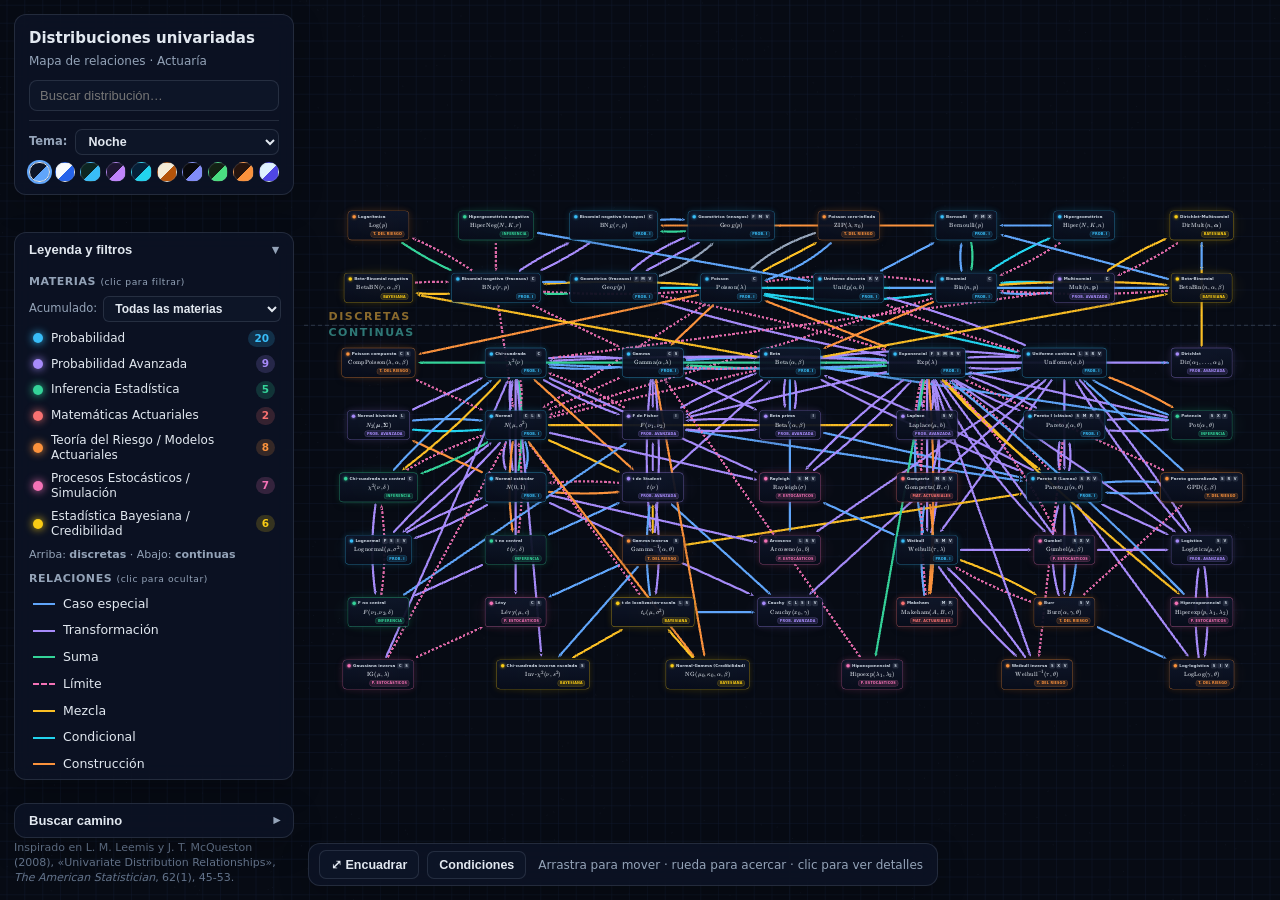
==== index.html @ 314130a1 "Mapa interactivo de distribuciones univariadas para Actuaría" ====
<!doctype html>
<html lang="es">
  <head>
    <meta charset="utf-8" />
    <meta name="viewport" content="width=device-width, initial-scale=1" />
    <title>Relaciones entre distribuciones univariadas</title>
    <meta name="description" content="Mapa interactivo de distribuciones de probabilidad univariadas y sus relaciones, en español, para la licenciatura en Actuaría." />
    <link rel="stylesheet" href="./vendor/katex/katex.min.css" />
    <link rel="stylesheet" href="./css/estilos.css?v=5" />
    <script type="importmap">
      {
        "imports": {
          "three": "./vendor/three/three.module.js",
          "three/addons/": "./vendor/three/addons/",
          "katex": "./vendor/katex/katex.mjs"
        }
      }
    </script>
    <script src="./vendor/elk/elk.bundled.js"></script>
  </head>
  <body>
    <div id="escena" aria-label="Mapa de relaciones entre distribuciones"></div>
    <div id="tooltip" class="tooltip" hidden></div>

    <header class="tarjeta" id="cabecera">
      <h1>Distribuciones univariadas</h1>
      <p class="subtitulo">Mapa de relaciones · Actuaría</p>
      <div class="buscador">
        <input id="buscar" type="search" placeholder="Buscar distribución…" autocomplete="off" aria-label="Buscar distribución" />
        <ul id="sugerencias" class="sugerencias" role="listbox" hidden></ul>
      </div>
      <div class="barra-temas">
        <div class="fila-selector-tema">
          <label for="tema-select" class="etq-tema">Tema:</label>
          <select id="tema-select" class="select-tema" aria-label="Seleccionar tema visual"></select>
        </div>
        <div id="temas" class="selector-temas" role="group" aria-label="Muestras de temas"></div>
      </div>
    </header>

    <aside class="tarjeta plegable" id="leyenda">
      <button class="plegar" aria-expanded="true">Leyenda y filtros</button>
      <div class="contenido">
        <h3>Materias <small>(clic para filtrar)</small></h3>
        <div class="fila-acumulado">
          <label for="materia-hasta">Acumulado:</label>
          <select id="materia-hasta" class="select-acumulado" aria-label="Filtrar materias acumuladas hasta un curso"></select>
        </div>
        <ul class="lista-leyenda" id="filtros-materia"></ul>
        <p class="nota-zonas">Arriba: <strong>discretas</strong> · Abajo: <strong>continuas</strong></p>
        <h3>Relaciones <small>(clic para ocultar)</small></h3>
        <ul class="lista-leyenda" id="filtros"></ul>
        <h3>Propiedades</h3>
        <ul class="lista-propiedades" id="lista-propiedades"></ul>
      </div>
    </aside>

    <aside class="tarjeta plegable plegado" id="camino">
      <button class="plegar" aria-expanded="false">Buscar camino</button>
      <div class="contenido">
        <p class="ayuda">¿Cómo se llega de una distribución a otra siguiendo las flechas?</p>
        <label>De <select id="camino-de"></select></label>
        <label>A <select id="camino-a"></select></label>
        <div class="fila-botones">
          <button id="camino-buscar" class="boton">Buscar</button>
          <button id="camino-limpiar" class="boton secundario">Limpiar</button>
        </div>
      </div>
    </aside>

    <div id="controles" class="tarjeta">
      <button id="btn-encuadrar" class="boton secundario" title="Ver todo el mapa">⤢ Encuadrar</button>
      <button id="btn-etiquetas" class="boton secundario" title="Mostrar u ocultar las condiciones sobre las flechas" aria-pressed="false">Condiciones</button>
      <span class="ayuda">Arrastra para mover · rueda para acercar · clic para ver detalles</span>
    </div>

    <a id="aviso-validacion" class="aviso-validacion" href="./validar.html" hidden></a>

    <aside id="panel" class="panel" aria-live="polite" hidden>
      <button id="panel-cerrar" class="panel-cerrar" aria-label="Cerrar panel">×</button>
      <div id="panel-contenido"></div>
    </aside>

    <footer id="credito">
      Inspirado en L. M. Leemis y J. T. McQueston (2008), «Univariate Distribution Relationships», <em>The American Statistician</em>, 62(1), 45-53.
    </footer>

    <script type="module" src="./src/main.js?v=5"></script>
  </body>
</html>
---- css/estilos.css ----
:root {
  --fondo: #070b14;
  --tarjeta: rgba(13, 20, 38, 0.84);
  --tarjeta-solida: #0d1426;
  --borde: rgba(148, 163, 184, 0.18);
  --texto: #e2e8f0;
  --texto-sec: #cbd5e1;
  --suave: #94a3b8;
  --discreta: #f5b942;
  --continua: #4fd1c5;
  --acento: #60a5fa;
  --nodo-bg: linear-gradient(180deg, rgba(15, 23, 42, 0.95), rgba(8, 13, 26, 0.95));
  --arista-bg: rgba(7, 11, 20, 0.92);
  --panel-bg: rgba(11, 17, 32, 0.94);
  --bloque-bg: rgba(15, 23, 42, 0.65);
  --input-bg: rgba(15, 23, 42, 0.85);
  --lienzo-2d: rgba(7, 11, 20, 0.7);
  color-scheme: dark;
}

* {
  box-sizing: border-box;
}

html,
body {
  margin: 0;
  height: 100%;
  overflow: hidden;
  background: var(--fondo);
  color: var(--texto);
  font: 14px/1.5 system-ui, -apple-system, 'Segoe UI', Roboto, sans-serif;
}

/* ── Escena y etiquetas sobre el mapa ─────────────────────────────── */
#escena {
  position: fixed;
  inset: 0;
}

.capa-etiquetas {
  position: absolute;
  inset: 0;
  pointer-events: none;
}

.nodo-ancla {
  pointer-events: none;
}

.nodo-tarjeta {
  --color-materia: var(--acento);
  pointer-events: auto;
  cursor: pointer;
  user-select: none;
  display: inline-flex;
  flex-direction: column;
  min-width: 172px;
  padding: 7px 12px 7px;
  border-radius: 11px;
  background: var(--nodo-bg);
  border: 1.5px solid color-mix(in srgb, var(--color-materia) 62%, transparent);
  color: var(--texto);
  box-shadow: 0 6px 20px rgba(0, 0, 0, 0.26), 0 0 18px color-mix(in srgb, var(--color-materia) 18%, transparent);
  transform: scale(var(--escala-mundo, 1));
  transform-origin: center center;
  transition: border-color 0.15s, box-shadow 0.15s, filter 0.15s;
}

.nodo-tarjeta.materia-oculta {
  pointer-events: none;
  filter: grayscale(0.85);
}

.nodo-tarjeta:hover {
  border-color: var(--color-materia);
  box-shadow: 0 8px 24px rgba(0, 0, 0, 0.32), 0 0 22px color-mix(in srgb, var(--color-materia) 35%, transparent);
}

.nodo-tarjeta.seleccionada {
  border-color: var(--color-materia);
  box-shadow: 0 0 0 2.5px var(--color-materia), 0 10px 28px rgba(0, 0, 0, 0.35);
}

.nt-arriba {
  display: flex;
  align-items: center;
  gap: 6px;
  margin-bottom: 3px;
}

.nt-nombre {
  font-size: 11.5px;
  font-weight: 600;
  color: var(--texto-sec);
  white-space: nowrap;
}

.nt-arriba .chips {
  margin-left: auto;
}

.nt-formula {
  font-size: 15px;
  font-weight: 600;
  color: var(--texto);
  text-align: center;
  white-space: nowrap;
  padding: 2px 0;
}

.nt-abajo {
  display: flex;
  justify-content: flex-end;
  margin-top: 2px;
}

.nt-materia {
  font-size: 9.5px;
  font-weight: 700;
  letter-spacing: 0.04em;
  text-transform: uppercase;
  padding: 1px 6px;
  border-radius: 999px;
  color: var(--color-materia);
  background: color-mix(in srgb, var(--color-materia) 15%, transparent);
  border: 1px solid color-mix(in srgb, var(--color-materia) 35%, transparent);
}

.etiqueta-zona {
  pointer-events: none;
  user-select: none;
  font-size: 11px;
  font-weight: 700;
  letter-spacing: 0.14em;
  opacity: 0.55;
}

.etiqueta-zona.discreta {
  color: var(--discreta);
}

.etiqueta-zona.continua {
  color: var(--continua);
}

.chips {
  display: inline-flex;
  gap: 2px;
}

.chip-prop {
  display: inline-flex;
  align-items: center;
  justify-content: center;
  min-width: 16px;
  height: 16px;
  padding: 0 4px;
  border-radius: 4px;
  background: rgba(148, 163, 184, 0.18);
  color: var(--texto-sec);
  font-size: 10px;
  font-weight: 700;
}

.chip-prop.grande {
  min-width: 22px;
  height: 22px;
  font-size: 12px;
}

.arista-etiqueta {
  pointer-events: auto;
  cursor: pointer;
  padding: 2px 7px;
  border-radius: 6px;
  background: var(--arista-bg);
  border: 1px solid color-mix(in srgb, var(--c, #60a5fa) 60%, transparent);
  color: var(--texto);
  font-size: 11.5px;
  white-space: nowrap;
  box-shadow: 0 2px 10px rgba(0, 0, 0, 0.25);
}

/* ── Tarjetas flotantes ───────────────────────────────────────────── */
.tarjeta {
  position: fixed;
  z-index: 10;
  background: var(--tarjeta);
  backdrop-filter: blur(12px);
  border: 1px solid var(--borde);
  border-radius: 12px;
  box-shadow: 0 10px 30px rgba(0, 0, 0, 0.22);
}

#cabecera {
  top: 14px;
  left: 14px;
  width: 280px;
  padding: 12px 14px;
}

#cabecera h1 {
  margin: 0;
  font-size: 15px;
  font-weight: 700;
}

.subtitulo {
  margin: 2px 0 10px;
  color: var(--suave);
  font-size: 12px;
}

.buscador {
  position: relative;
}

#buscar {
  width: 100%;
  padding: 7px 10px;
  border-radius: 8px;
  border: 1px solid var(--borde);
  background: var(--input-bg);
  color: var(--texto);
  font-size: 13px;
  outline: none;
}

#buscar:focus {
  border-color: var(--acento);
}

.sugerencias {
  position: absolute;
  top: calc(100% + 4px);
  left: 0;
  right: 0;
  margin: 0;
  padding: 4px;
  list-style: none;
  background: var(--tarjeta-solida);
  border: 1px solid var(--borde);
  border-radius: 8px;
  max-height: 220px;
  overflow-y: auto;
  z-index: 30;
}

.sugerencias li {
  display: flex;
  align-items: center;
  gap: 8px;
  padding: 6px 8px;
  border-radius: 6px;
  cursor: pointer;
  font-size: 13px;
}

.sugerencias li.activa,
.sugerencias li:hover {
  background: color-mix(in srgb, var(--acento) 18%, transparent);
}

.barra-temas {
  display: grid;
  gap: 7px;
  margin-top: 9px;
  padding-top: 8px;
  border-top: 1px solid var(--borde);
}

.fila-selector-tema {
  display: flex;
  align-items: center;
  gap: 8px;
}

.etq-tema {
  font-size: 11.5px;
  font-weight: 600;
  color: var(--suave);
}

.select-tema {
  flex: 1;
  padding: 4px 8px;
  border-radius: 7px;
  border: 1px solid var(--borde);
  background: var(--input-bg);
  color: var(--texto);
  font-size: 12.5px;
  font-weight: 600;
  cursor: pointer;
}

.selector-temas {
  display: grid;
  grid-template-columns: repeat(10, 1fr);
  gap: 5px;
}

.btn-tema {
  width: 100%;
  aspect-ratio: 1;
  border-radius: 50%;
  border: 1.5px solid var(--borde);
  cursor: pointer;
  padding: 0;
  transition: transform 0.15s, border-color 0.15s, box-shadow 0.15s;
}

.btn-tema:hover {
  transform: scale(1.15);
  border-color: var(--texto);
}

.btn-tema.activo {
  border-color: var(--texto);
  box-shadow: 0 0 0 2px var(--acento);
}

#leyenda {
  top: 232px;
  left: 14px;
  width: 280px;
  max-height: calc(100vh - 352px);
  overflow-y: auto;
}

#camino {
  bottom: 62px;
  left: 14px;
  width: 280px;
}

.plegable .plegar {
  width: 100%;
  padding: 9px 14px;
  border: 0;
  background: transparent;
  color: var(--texto);
  font-size: 13px;
  font-weight: 600;
  text-align: left;
  cursor: pointer;
  display: flex;
  justify-content: space-between;
  align-items: center;
}

.plegable .plegar::after {
  content: '▾';
  color: var(--suave);
  transition: transform 0.15s;
}

.plegable.plegado .plegar::after {
  transform: rotate(-90deg);
}

.plegable .contenido {
  padding: 0 14px 12px;
}

.plegable.plegado .contenido {
  display: none;
}

.contenido h3 {
  margin: 8px 0 5px;
  font-size: 11px;
  text-transform: uppercase;
  letter-spacing: 0.05em;
  color: var(--suave);
}

.contenido h3 small {
  text-transform: none;
  font-weight: 400;
}

.lista-leyenda,
.lista-propiedades {
  list-style: none;
  margin: 0;
  padding: 0;
  display: grid;
  gap: 4px;
  font-size: 12.5px;
}

.lista-leyenda li,
.lista-propiedades li {
  display: flex;
  align-items: center;
  gap: 8px;
}

.item-filtro {
  cursor: pointer;
  padding: 2px 4px;
  border-radius: 5px;
  user-select: none;
}

.item-filtro:hover {
  background: rgba(255, 255, 255, 0.05);
}

.item-filtro.inactivo {
  opacity: 0.35;
  text-decoration: line-through;
}

.punto {
  width: 10px;
  height: 10px;
  border-radius: 50%;
  display: inline-block;
  flex-shrink: 0;
}

.punto.discreta {
  background: var(--discreta);
  box-shadow: 0 0 8px var(--discreta);
}

.punto.continua {
  background: var(--continua);
  box-shadow: 0 0 8px var(--continua);
}

.punto.punto-materia {
  background: var(--color-materia, var(--acento));
  box-shadow: 0 0 8px var(--color-materia, var(--acento));
}

.fila-acumulado {
  display: flex;
  align-items: center;
  gap: 6px;
  margin-bottom: 6px;
}

.fila-acumulado label {
  font-size: 11.5px;
  color: var(--suave);
  white-space: nowrap;
}

.select-acumulado {
  flex: 1;
  padding: 4px 7px;
  border-radius: 6px;
  border: 1px solid var(--borde);
  background: var(--input-bg);
  color: var(--texto);
  font-size: 12px;
  font-weight: 600;
  cursor: pointer;
}

.item-materia .nombre-materia {
  flex: 1;
  font-size: 12px;
  line-height: 1.25;
}

.conteo-materia {
  font-size: 10.5px;
  font-weight: 700;
  font-variant-numeric: tabular-nums;
  padding: 1px 6px;
  border-radius: 999px;
  background: color-mix(in srgb, var(--color-materia) 18%, transparent);
  color: var(--color-materia);
}

.nota-zonas {
  margin: 6px 0 2px;
  font-size: 11px;
  color: var(--suave);
}

.sug-materia {
  margin-left: auto;
  font-size: 10px;
  font-weight: 700;
  padding: 1px 6px;
  border-radius: 999px;
  color: var(--color-materia);
  background: color-mix(in srgb, var(--color-materia) 16%, transparent);
}

.muestra-linea {
  width: 22px;
  height: 0;
  border-top: 2.5px solid var(--c);
  flex-shrink: 0;
}

.muestra-linea.punteado {
  border-top-style: dashed;
}

#camino label {
  display: grid;
  grid-template-columns: 24px 1fr;
  align-items: center;
  gap: 6px;
  margin-bottom: 6px;
  font-size: 12.5px;
  color: var(--suave);
}

#camino select {
  padding: 5px 8px;
  border-radius: 6px;
  border: 1px solid var(--borde);
  background: var(--input-bg);
  color: var(--texto);
  font-size: 12.5px;
}

.fila-botones {
  display: flex;
  gap: 6px;
  margin-top: 8px;
}

.boton {
  padding: 6px 11px;
  border-radius: 7px;
  border: 1px solid color-mix(in srgb, var(--acento) 45%, transparent);
  background: color-mix(in srgb, var(--acento) 20%, transparent);
  color: var(--texto);
  font-size: 12.5px;
  font-weight: 600;
  cursor: pointer;
}

.boton:hover {
  background: color-mix(in srgb, var(--acento) 32%, transparent);
}

.boton.secundario {
  border-color: var(--borde);
  background: var(--bloque-bg);
}

.boton.secundario.activo {
  border-color: var(--acento);
  color: var(--acento);
}

#controles {
  bottom: 14px;
  left: 308px;
  padding: 6px 10px;
  display: flex;
  align-items: center;
  gap: 8px;
}

.ayuda {
  color: var(--suave);
  font-size: 12px;
  margin: 0 0 8px;
}

#controles .ayuda {
  margin: 0 4px;
}

/* ── Tooltip y pie ────────────────────────────────────────────────── */
.tooltip {
  position: fixed;
  z-index: 25;
  pointer-events: none;
  padding: 8px 11px;
  border-radius: 9px;
  background: var(--arista-bg);
  border: 1px solid var(--borde);
  box-shadow: 0 8px 24px rgba(0, 0, 0, 0.3);
  font-size: 12.5px;
}

.tt-tipo {
  font-size: 11px;
  font-weight: 700;
  text-transform: uppercase;
  letter-spacing: 0.04em;
}

.tt-ruta {
  font-weight: 600;
  margin: 1px 0 4px;
}

#credito {
  position: fixed;
  bottom: 14px;
  left: 14px;
  z-index: 5;
  color: #64748b;
  font-size: 11px;
  max-width: 280px;
  line-height: 1.35;
}

.aviso-validacion {
  position: fixed;
  top: 14px;
  left: 310px;
  z-index: 20;
  padding: 6px 12px;
  border-radius: 8px;
  background: rgba(220, 38, 38, 0.25);
  border: 1px solid #f87171;
  color: #fecaca;
  font-size: 12.5px;
  text-decoration: none;
}

/* ── Panel lateral de detalle ─────────────────────────────────────── */
.panel {
  position: fixed;
  top: 14px;
  right: 14px;
  bottom: 14px;
  width: min(460px, calc(100vw - 28px));
  z-index: 20;
  background: var(--panel-bg);
  backdrop-filter: blur(16px);
  border: 1px solid var(--borde);
  border-radius: 14px;
  box-shadow: -10px 0 35px rgba(0, 0, 0, 0.25);
  overflow-y: auto;
  padding: 18px 20px 24px;
}

.panel-cerrar {
  position: sticky;
  top: 0;
  float: right;
  width: 30px;
  height: 30px;
  border-radius: 8px;
  border: 1px solid var(--borde);
  background: var(--bloque-bg);
  color: var(--texto);
  font-size: 18px;
  line-height: 1;
  cursor: pointer;
}

.ficha-cabecera h2 {
  margin: 6px 0 4px;
  font-size: 21px;
}

.fila-insignias {
  display: flex;
  flex-wrap: wrap;
  gap: 6px;
  align-items: center;
}

.insignia {
  display: inline-block;
  padding: 2px 9px;
  border-radius: 999px;
  font-size: 11px;
  font-weight: 700;
  text-transform: uppercase;
  letter-spacing: 0.05em;
  border: 1px solid transparent;
}

.insignia-materia {
  background: color-mix(in srgb, var(--color-materia) 18%, transparent);
  color: var(--color-materia);
  border-color: color-mix(in srgb, var(--color-materia) 45%, transparent);
}

.insignia.discreta {
  background: rgba(245, 185, 66, 0.16);
  color: var(--discreta);
  border-color: rgba(245, 185, 66, 0.4);
}

.insignia.continua {
  background: rgba(79, 209, 197, 0.16);
  color: var(--continua);
  border-color: rgba(79, 209, 197, 0.4);
}

.notacion {
  margin: 6px 0;
  overflow-x: auto;
}

.descripcion {
  margin: 6px 0 0;
  color: var(--texto-sec);
}

.bloque {
  margin-top: 16px;
  padding-top: 14px;
  border-top: 1px solid var(--borde);
}

.bloque h3 {
  margin: 0 0 8px;
  font-size: 13px;
  text-transform: uppercase;
  letter-spacing: 0.05em;
  color: var(--suave);
}

.pestanas {
  display: flex;
  gap: 6px;
  margin-bottom: 8px;
}

.pestana {
  padding: 5px 10px;
  border-radius: 7px;
  border: 1px solid var(--borde);
  background: transparent;
  color: var(--suave);
  font-size: 12px;
  font-weight: 600;
  cursor: pointer;
}

.pestana.activa {
  background: rgba(96, 165, 250, 0.18);
  border-color: rgba(96, 165, 250, 0.5);
  color: var(--texto);
}

.lienzo-2d {
  width: 100%;
  display: block;
  border-radius: 8px;
  background: var(--lienzo-2d);
}

.lectura-2d {
  min-height: 18px;
  text-align: right;
  font-size: 12px;
  color: var(--suave);
  font-variant-numeric: tabular-nums;
}

#lienzo-3d-caja canvas {
  width: 100% !important;
  border-radius: 8px;
  display: block;
}

.ayuda-3d {
  font-size: 11.5px;
  color: var(--suave);
  margin-bottom: 4px;
}

.controles-parametros {
  display: grid;
  gap: 8px;
  margin: 8px 0 10px;
}

.cabecera-param {
  display: flex;
  justify-content: space-between;
  font-size: 12.5px;
}

.cabecera-param small {
  color: var(--suave);
}

.cabecera-param output {
  font-variant-numeric: tabular-nums;
  font-weight: 600;
}

.control-param input[type='range'] {
  width: 100%;
  accent-color: var(--acento);
}

.metricas,
.rejilla-ab {
  display: grid;
  grid-template-columns: repeat(4, 1fr);
  gap: 6px;
  margin-top: 8px;
}

.rejilla-ab {
  grid-template-columns: repeat(3, 1fr);
}

.metricas > div,
.rejilla-ab > div {
  padding: 6px 8px;
  border-radius: 8px;
  background: var(--bloque-bg);
  border: 1px solid var(--borde);
  display: flex;
  flex-direction: column;
  gap: 2px;
}

.metricas span,
.rejilla-ab span {
  font-size: 11px;
  color: var(--suave);
}

.metricas strong {
  font-size: 13.5px;
  font-variant-numeric: tabular-nums;
}

.espacio-parametros {
  margin: 0 0 8px;
  font-size: 12.5px;
  color: var(--suave);
}

.tabla-formulas {
  margin: 0;
  display: grid;
  gap: 8px;
}

.fila-formula {
  padding: 8px 10px;
  border-radius: 8px;
  background: var(--bloque-bg);
  border: 1px solid var(--borde);
  overflow-x: auto;
}

.fila-formula dt {
  font-size: 11.5px;
  color: var(--suave);
  margin-bottom: 2px;
}

.fila-formula dd {
  margin: 0;
}

.fila-formula .katex-display {
  margin: 4px 0;
}

.lista-detalle-prop,
.lista-relaciones,
.lista-notas {
  list-style: none;
  margin: 0;
  padding: 0;
  display: grid;
  gap: 8px;
}

.lista-detalle-prop li,
.item-rel {
  padding: 9px 11px;
  border-radius: 8px;
  background: var(--bloque-bg);
  border: 1px solid var(--borde);
  overflow-x: auto;
}

.cabecera-prop,
.item-rel-arriba {
  display: flex;
  align-items: center;
  gap: 7px;
  flex-wrap: wrap;
}

.punto-rel {
  width: 8px;
  height: 8px;
  border-radius: 50%;
}

.enlace-nodo,
.etiqueta-tipo,
.pastilla-nodo {
  border: 0;
  background: transparent;
  color: var(--texto);
  font-weight: 600;
  font-size: 13px;
  cursor: pointer;
  padding: 0;
}

.enlace-nodo:hover {
  text-decoration: underline;
}

.etiqueta-tipo {
  margin-left: auto;
  font-size: 11.5px;
}

.item-rel-cond {
  margin: 4px 0;
}

.item-rel-exp {
  margin: 4px 0 0;
  font-size: 12.5px;
  color: var(--texto-sec);
}

.lista-notas {
  padding-left: 18px;
  list-style: disc;
  color: var(--texto-sec);
  font-size: 13px;
}

.ruta-nodos {
  display: flex;
  align-items: center;
  gap: 8px;
  margin-top: 8px;
  flex-wrap: wrap;
}

.pastilla-nodo {
  padding: 4px 11px;
  border-radius: 999px;
  border: 1px solid color-mix(in srgb, var(--color-materia, var(--acento)) 55%, transparent);
  background: var(--bloque-bg);
}

.paso-num {
  width: 20px;
  height: 20px;
  border-radius: 50%;
  background: rgba(96, 165, 250, 0.22);
  color: #93c5fd;
  font-size: 11.5px;
  font-weight: 700;
  display: inline-flex;
  align-items: center;
  justify-content: center;
}

/* ── Página de validación ─────────────────────────────────────────── */
body.pagina-validar {
  overflow: auto;
}

.contenedor-validar {
  max-width: 720px;
  margin: 40px auto;
  padding: 0 20px;
}

.contenedor-validar a {
  color: var(--acento);
}

.estado-val {
  padding: 12px 16px;
  border-radius: 10px;
  font-weight: 700;
}

.estado-val.ok {
  background: rgba(16, 185, 129, 0.18);
  border: 1px solid #34d399;
  color: #a7f3d0;
}

.estado-val.err {
  background: rgba(239, 68, 68, 0.18);
  border: 1px solid #f87171;
  color: #fecaca;
}

/* ── Móvil ────────────────────────────────────────────────────────── */
@media (max-width: 820px) {
  #leyenda,
  #camino,
  #credito,
  #controles .ayuda {
    display: none;
  }

  #cabecera {
    right: 14px;
    width: auto;
  }

  #controles {
    left: 14px;
  }

  .panel {
    top: auto;
    left: 0;
    right: 0;
    bottom: 0;
    width: 100%;
    max-height: 74vh;
    border-radius: 16px 16px 0 0;
  }
}
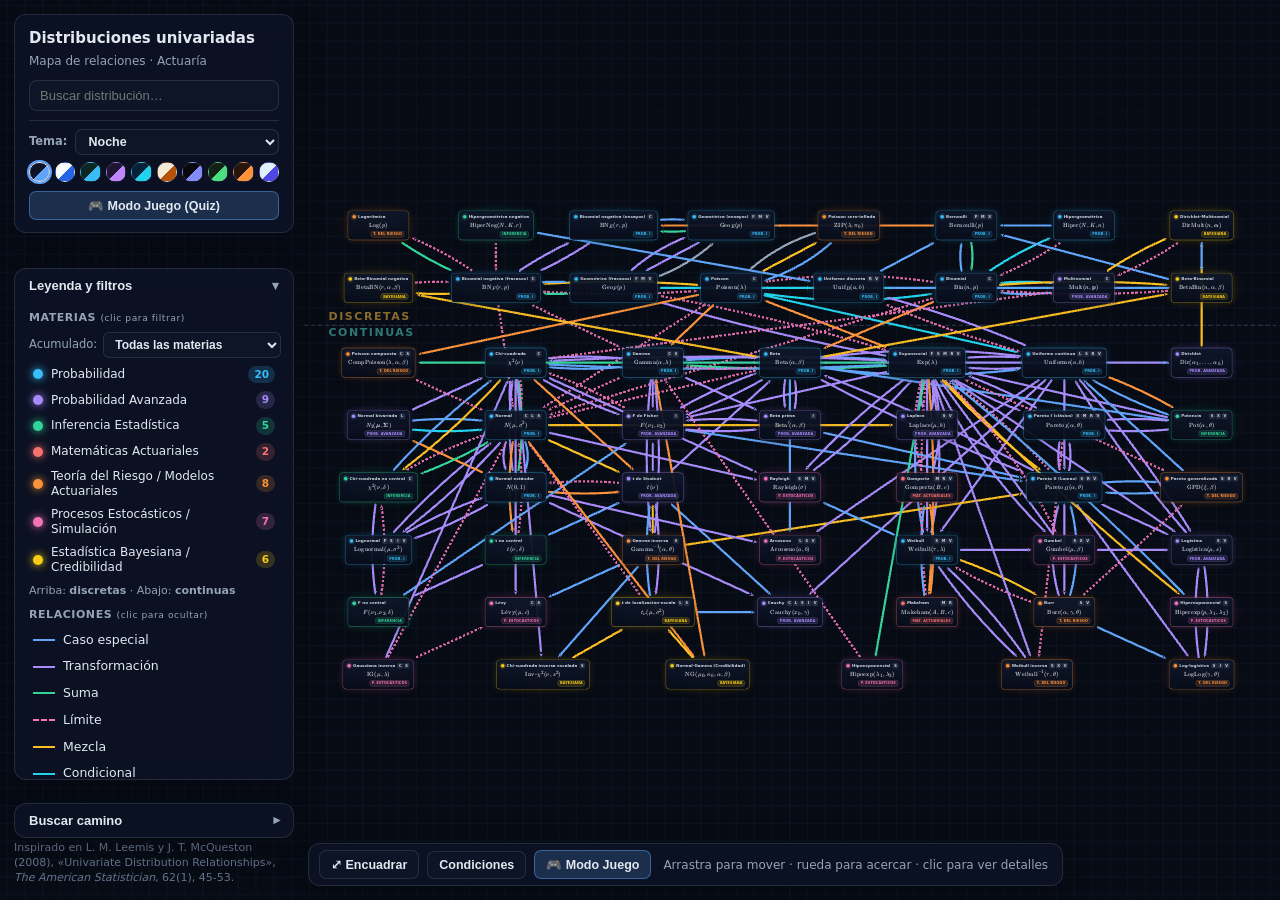
==== commit b76682d9: "Agrega Modo Juego (Quiz aleatorio por materias con límite de 1 error)" ====
--- a/index.html
+++ b/index.html
@@ -6,7 +6,7 @@
     <title>Relaciones entre distribuciones univariadas</title>
     <meta name="description" content="Mapa interactivo de distribuciones de probabilidad univariadas y sus relaciones, en español, para la licenciatura en Actuaría." />
     <link rel="stylesheet" href="./vendor/katex/katex.min.css" />
-    <link rel="stylesheet" href="./css/estilos.css?v=5" />
+    <link rel="stylesheet" href="./css/estilos.css?v=6" />
     <script type="importmap">
       {
         "imports": {
@@ -36,6 +36,7 @@
         </div>
         <div id="temas" class="selector-temas" role="group" aria-label="Muestras de temas"></div>
       </div>
+      <button id="btn-juego-cabecera" class="boton boton-juego-cabecera" type="button">🎮 Modo Juego (Quiz)</button>
     </header>
 
     <aside class="tarjeta plegable" id="leyenda">
@@ -71,8 +72,11 @@
     <div id="controles" class="tarjeta">
       <button id="btn-encuadrar" class="boton secundario" title="Ver todo el mapa">⤢ Encuadrar</button>
       <button id="btn-etiquetas" class="boton secundario" title="Mostrar u ocultar las condiciones sobre las flechas" aria-pressed="false">Condiciones</button>
+      <button id="btn-juego" class="boton" title="Abrir quiz de opción múltiple">🎮 Modo Juego</button>
       <span class="ayuda">Arrastra para mover · rueda para acercar · clic para ver detalles</span>
     </div>
+
+    <div id="modal-juego" class="modal-juego" hidden></div>
 
     <a id="aviso-validacion" class="aviso-validacion" href="./validar.html" hidden></a>
 
@@ -85,6 +89,6 @@
       Inspirado en L. M. Leemis y J. T. McQueston (2008), «Univariate Distribution Relationships», <em>The American Statistician</em>, 62(1), 45-53.
     </footer>
 
-    <script type="module" src="./src/main.js?v=5"></script>
+    <script type="module" src="./src/main.js?v=6"></script>
   </body>
 </html>
--- a/css/estilos.css
+++ b/css/estilos.css
@@ -320,11 +320,18 @@
   box-shadow: 0 0 0 2px var(--acento);
 }
 
+.boton-juego-cabecera {
+  width: 100%;
+  margin-top: 9px;
+  padding: 7px 10px;
+  font-size: 13px;
+}
+
 #leyenda {
-  top: 232px;
+  top: 268px;
   left: 14px;
   width: 280px;
-  max-height: calc(100vh - 352px);
+  max-height: calc(100vh - 388px);
   overflow-y: auto;
 }
 
@@ -996,6 +1003,359 @@
   color: #fecaca;
 }
 
+/* ── Modo Juego (Quiz) ────────────────────────────────────────────── */
+.modal-juego {
+  position: fixed;
+  inset: 0;
+  z-index: 40;
+  background: rgba(3, 7, 18, 0.72);
+  backdrop-filter: blur(8px);
+  display: flex;
+  align-items: center;
+  justify-content: center;
+  padding: 18px;
+}
+
+.modal-juego[hidden] {
+  display: none;
+}
+
+.juego-caja {
+  position: relative;
+  width: min(680px, 100%);
+  max-height: calc(100vh - 36px);
+  overflow-y: auto;
+  padding: 20px 24px 22px;
+  background: var(--panel-bg);
+}
+
+.juego-cabecera {
+  display: flex;
+  justify-content: space-between;
+  align-items: flex-start;
+  gap: 12px;
+}
+
+.juego-cabecera h2 {
+  margin: 6px 0 4px;
+  font-size: 20px;
+}
+
+.juego-intro {
+  margin: 8px 0 12px;
+  color: var(--texto-sec);
+  font-size: 13.5px;
+}
+
+.juego-record-barra {
+  display: grid;
+  grid-template-columns: repeat(3, 1fr);
+  gap: 8px;
+  margin: 10px 0 14px;
+}
+
+.juego-record-barra > div {
+  padding: 8px 11px;
+  border-radius: 9px;
+  background: var(--bloque-bg);
+  border: 1px solid var(--borde);
+  display: flex;
+  flex-direction: column;
+  gap: 2px;
+}
+
+.juego-record-barra span {
+  font-size: 11px;
+  color: var(--suave);
+}
+
+.juego-record-barra strong {
+  font-size: 14px;
+}
+
+.juego-materias-arriba {
+  display: flex;
+  justify-content: space-between;
+  align-items: center;
+  gap: 8px;
+  margin-bottom: 8px;
+}
+
+.juego-materias-arriba h3 {
+  margin: 0;
+  font-size: 12px;
+  text-transform: uppercase;
+  letter-spacing: 0.05em;
+  color: var(--suave);
+}
+
+.juego-acciones-mat {
+  display: flex;
+  gap: 6px;
+}
+
+.btn-mini {
+  padding: 4px 9px;
+  font-size: 11.5px;
+}
+
+.juego-rejilla-materias {
+  display: grid;
+  grid-template-columns: repeat(auto-fill, minmax(200px, 1fr));
+  gap: 7px;
+}
+
+.chip-juego-materia {
+  display: flex;
+  align-items: center;
+  gap: 8px;
+  padding: 8px 11px;
+  border-radius: 9px;
+  border: 1.5px solid var(--borde);
+  background: var(--bloque-bg);
+  color: var(--texto);
+  cursor: pointer;
+  text-align: left;
+  font-size: 12.5px;
+  opacity: 0.42;
+  transition: opacity 0.15s, border-color 0.15s, background 0.15s;
+}
+
+.chip-juego-materia.activa {
+  opacity: 1;
+  border-color: color-mix(in srgb, var(--color-materia) 65%, transparent);
+  background: color-mix(in srgb, var(--color-materia) 12%, var(--bloque-bg));
+}
+
+.cjm-nombre {
+  flex: 1;
+  font-weight: 600;
+}
+
+.cjm-conteo {
+  font-size: 11px;
+  font-weight: 700;
+  padding: 1px 6px;
+  border-radius: 999px;
+  color: var(--color-materia);
+  background: color-mix(in srgb, var(--color-materia) 18%, transparent);
+}
+
+.juego-pie {
+  display: flex;
+  justify-content: flex-end;
+  align-items: center;
+  gap: 10px;
+  margin-top: 16px;
+  padding-top: 12px;
+  border-top: 1px solid var(--borde);
+}
+
+.juego-aviso {
+  color: #f87171;
+  font-size: 12.5px;
+  margin-right: auto;
+}
+
+.boton-jugar-grande {
+  padding: 9px 18px;
+  font-size: 14px;
+}
+
+.juego-barra-estado {
+  display: flex;
+  align-items: center;
+  gap: 10px;
+  padding-bottom: 11px;
+  margin-bottom: 12px;
+  border-bottom: 1px solid var(--borde);
+  flex-wrap: wrap;
+}
+
+.jbe-item {
+  display: flex;
+  flex-direction: column;
+  padding: 4px 10px;
+  border-radius: 8px;
+  background: var(--bloque-bg);
+  border: 1px solid var(--borde);
+}
+
+.jbe-item span {
+  font-size: 10.5px;
+  color: var(--suave);
+}
+
+.jbe-item strong {
+  font-size: 13.5px;
+}
+
+#juego-cambiar-mat {
+  margin-left: auto;
+}
+
+.juego-meta-pregunta {
+  display: flex;
+  gap: 6px;
+  flex-wrap: wrap;
+  margin-bottom: 8px;
+}
+
+.juego-enunciado {
+  font-size: 15.5px;
+  line-height: 1.5;
+  margin: 6px 0 12px;
+}
+
+.juego-formula-destacada {
+  padding: 10px 14px;
+  margin-bottom: 12px;
+  border-radius: 10px;
+  background: var(--bloque-bg);
+  border: 1px solid var(--borde);
+  overflow-x: auto;
+  text-align: center;
+}
+
+.juego-opciones {
+  display: grid;
+  gap: 8px;
+}
+
+.juego-opcion {
+  display: flex;
+  align-items: center;
+  gap: 12px;
+  width: 100%;
+  padding: 11px 14px;
+  border-radius: 10px;
+  border: 1.5px solid var(--borde);
+  background: var(--bloque-bg);
+  color: var(--texto);
+  font-size: 14px;
+  text-align: left;
+  cursor: pointer;
+  overflow-x: auto;
+  transition: border-color 0.15s, background 0.15s;
+}
+
+.juego-opcion:hover:not(:disabled) {
+  border-color: var(--acento);
+  background: color-mix(in srgb, var(--acento) 12%, var(--bloque-bg));
+}
+
+.juego-opcion.correcta {
+  border-color: #34d399;
+  background: rgba(16, 185, 129, 0.18);
+}
+
+.juego-opcion.incorrecta {
+  border-color: #f87171;
+  background: rgba(239, 68, 68, 0.18);
+}
+
+.jo-letra {
+  width: 26px;
+  height: 26px;
+  border-radius: 7px;
+  background: rgba(148, 163, 184, 0.18);
+  color: var(--texto);
+  font-weight: 700;
+  font-size: 12.5px;
+  display: inline-flex;
+  align-items: center;
+  justify-content: center;
+  flex-shrink: 0;
+}
+
+.jo-contenido {
+  flex: 1;
+}
+
+.juego-retro {
+  margin-top: 14px;
+  padding: 12px 14px;
+  border-radius: 10px;
+  border: 1px solid var(--borde);
+}
+
+.juego-retro.ok {
+  background: rgba(16, 185, 129, 0.12);
+  border-color: rgba(52, 211, 153, 0.45);
+}
+
+.juego-retro.err {
+  background: rgba(239, 68, 68, 0.12);
+  border-color: rgba(248, 113, 113, 0.45);
+}
+
+.jr-titulo {
+  font-weight: 700;
+  font-size: 14px;
+  margin-bottom: 4px;
+}
+
+.jr-exp {
+  margin: 4px 0 10px;
+  color: var(--texto-sec);
+  font-size: 13px;
+}
+
+.jr-acciones {
+  display: flex;
+  justify-content: flex-end;
+  gap: 8px;
+}
+
+.juego-subtitulo-repaso {
+  margin: 12px 0 8px;
+  font-size: 12px;
+  text-transform: uppercase;
+  letter-spacing: 0.05em;
+  color: var(--suave);
+}
+
+.juego-lista-repaso {
+  list-style: none;
+  margin: 0;
+  padding: 0;
+  display: grid;
+  gap: 7px;
+  max-height: 260px;
+  overflow-y: auto;
+}
+
+.juego-lista-repaso li {
+  display: flex;
+  align-items: center;
+  gap: 10px;
+  padding: 8px 11px;
+  border-radius: 9px;
+  background: var(--bloque-bg);
+  border: 1px solid var(--borde);
+  font-size: 12.5px;
+}
+
+.repaso-ok .repaso-icono {
+  color: #34d399;
+  font-weight: 700;
+}
+
+.repaso-err .repaso-icono {
+  color: #f87171;
+  font-weight: 700;
+}
+
+.repaso-cuerpo {
+  flex: 1;
+  overflow-x: auto;
+}
+
+.repaso-resp {
+  margin-top: 2px;
+  color: var(--texto-sec);
+}
+
 /* ── Móvil ────────────────────────────────────────────────────────── */
 @media (max-width: 820px) {
   #leyenda,
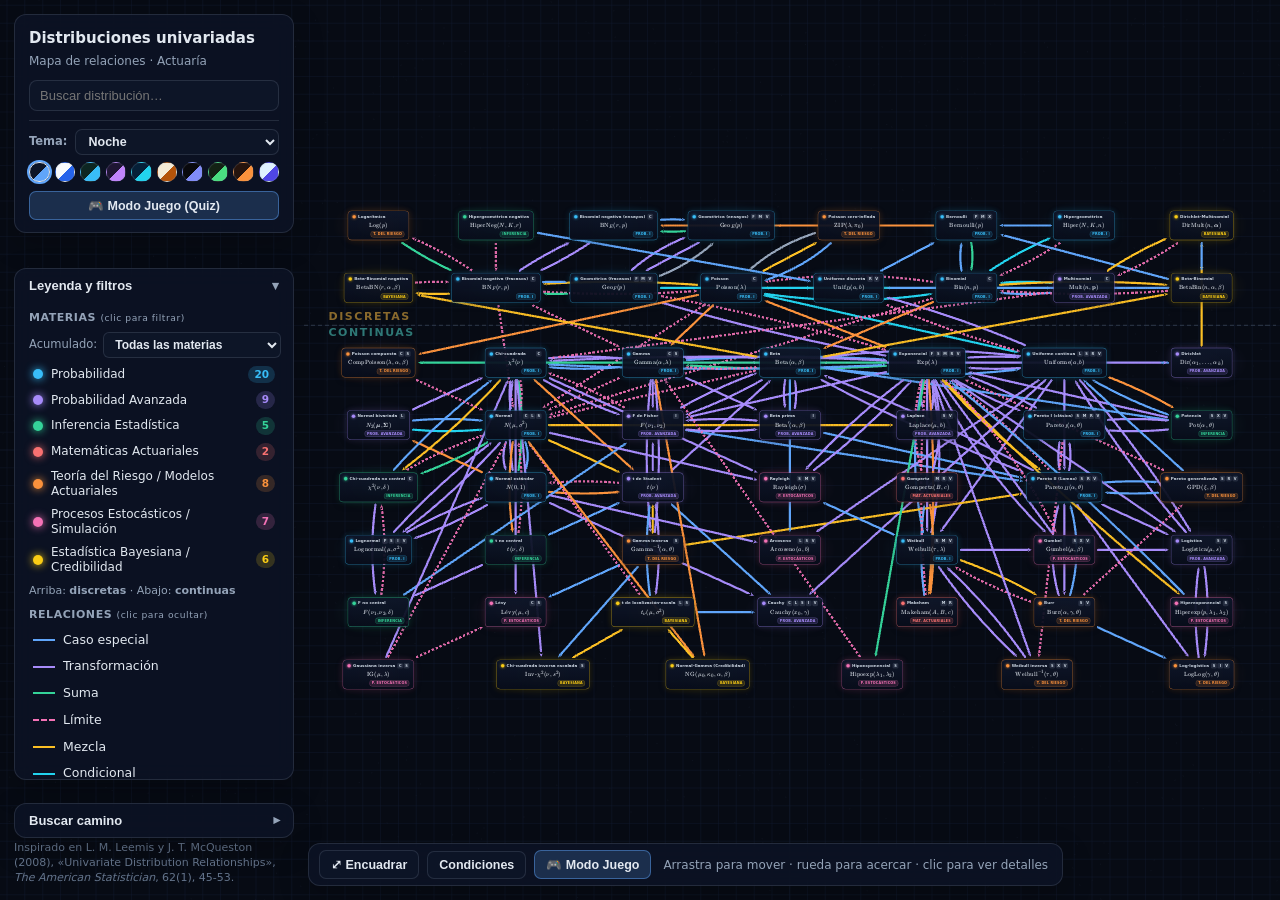
==== commit 5bf4fcc7: "Corrige renderizado de fórmulas KaTeX en la explicación del Modo Juego" ====
--- a/index.html
+++ b/index.html
@@ -89,6 +89,6 @@
       Inspirado en L. M. Leemis y J. T. McQueston (2008), «Univariate Distribution Relationships», <em>The American Statistician</em>, 62(1), 45-53.
     </footer>
 
-    <script type="module" src="./src/main.js?v=6"></script>
+    <script type="module" src="./src/main.js?v=7"></script>
   </body>
 </html>
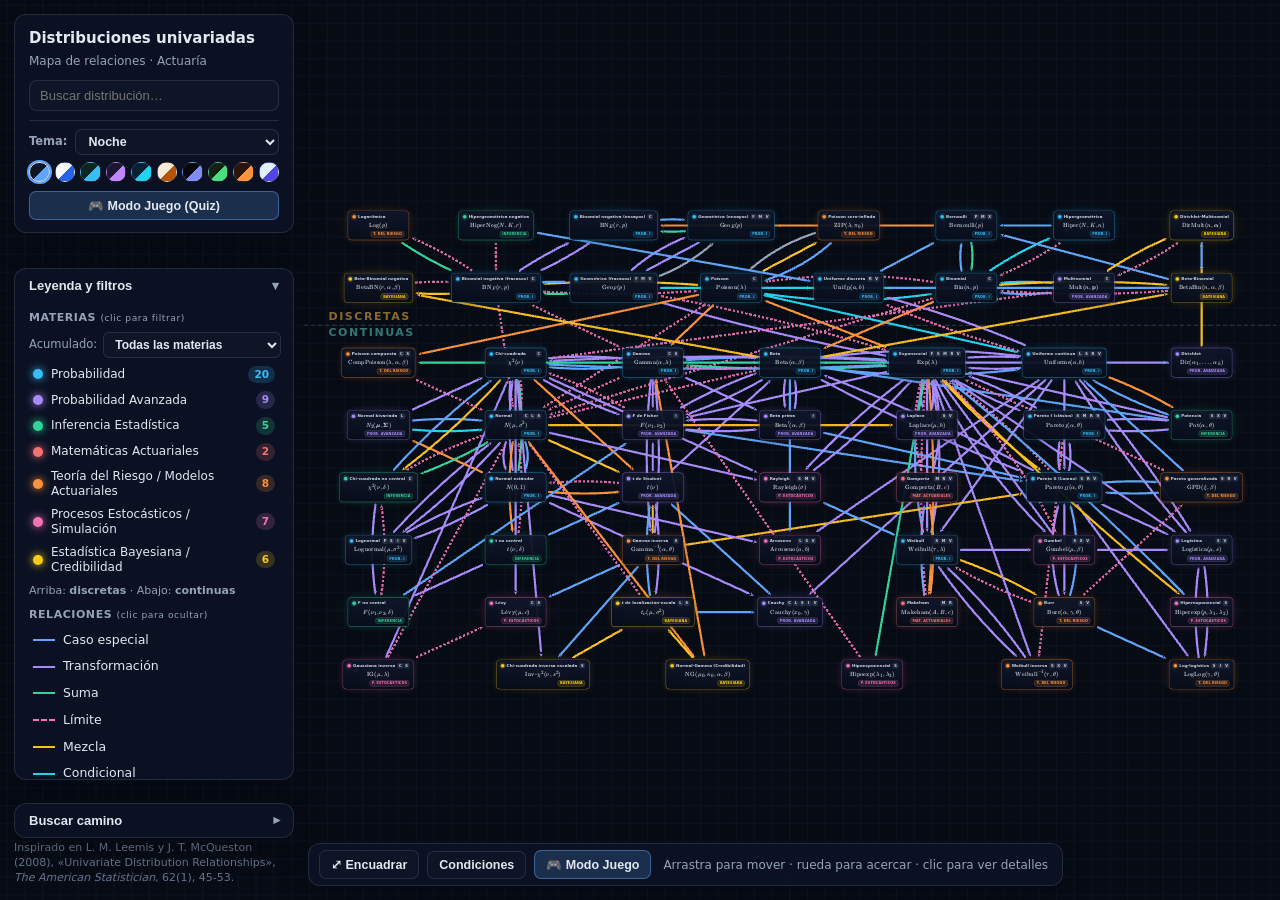
==== commit b4e6c78a: "Agrega selector de modo (Sin relaciones / Relaciones / Mixto) y preguntas de FDA/supervivencia al Qu" ====
--- a/index.html
+++ b/index.html
@@ -6,7 +6,7 @@
     <title>Relaciones entre distribuciones univariadas</title>
     <meta name="description" content="Mapa interactivo de distribuciones de probabilidad univariadas y sus relaciones, en español, para la licenciatura en Actuaría." />
     <link rel="stylesheet" href="./vendor/katex/katex.min.css" />
-    <link rel="stylesheet" href="./css/estilos.css?v=6" />
+    <link rel="stylesheet" href="./css/estilos.css?v=8" />
     <script type="importmap">
       {
         "imports": {
@@ -89,6 +89,6 @@
       Inspirado en L. M. Leemis y J. T. McQueston (2008), «Univariate Distribution Relationships», <em>The American Statistician</em>, 62(1), 45-53.
     </footer>
 
-    <script type="module" src="./src/main.js?v=7"></script>
+    <script type="module" src="./src/main.js?v=8"></script>
   </body>
 </html>
--- a/css/estilos.css
+++ b/css/estilos.css
@@ -1073,6 +1073,54 @@
   font-size: 14px;
 }
 
+.juego-seccion-modo {
+  margin-bottom: 14px;
+}
+
+.juego-seccion-modo h3 {
+  margin: 0 0 7px;
+  font-size: 12px;
+  text-transform: uppercase;
+  letter-spacing: 0.05em;
+  color: var(--suave);
+}
+
+.juego-modos {
+  display: grid;
+  grid-template-columns: repeat(3, 1fr);
+  gap: 8px;
+}
+
+.chip-modo-juego {
+  display: flex;
+  flex-direction: column;
+  gap: 3px;
+  padding: 9px 11px;
+  border-radius: 9px;
+  border: 1.5px solid var(--borde);
+  background: var(--bloque-bg);
+  color: var(--texto);
+  text-align: left;
+  cursor: pointer;
+  transition: border-color 0.15s, background 0.15s;
+}
+
+.chip-modo-juego strong {
+  font-size: 13px;
+}
+
+.chip-modo-juego small {
+  font-size: 11px;
+  color: var(--suave);
+  line-height: 1.3;
+}
+
+.chip-modo-juego.activo {
+  border-color: var(--acento);
+  background: color-mix(in srgb, var(--acento) 16%, var(--bloque-bg));
+  box-shadow: 0 0 0 1px var(--acento);
+}
+
 .juego-materias-arriba {
   display: flex;
   justify-content: space-between;
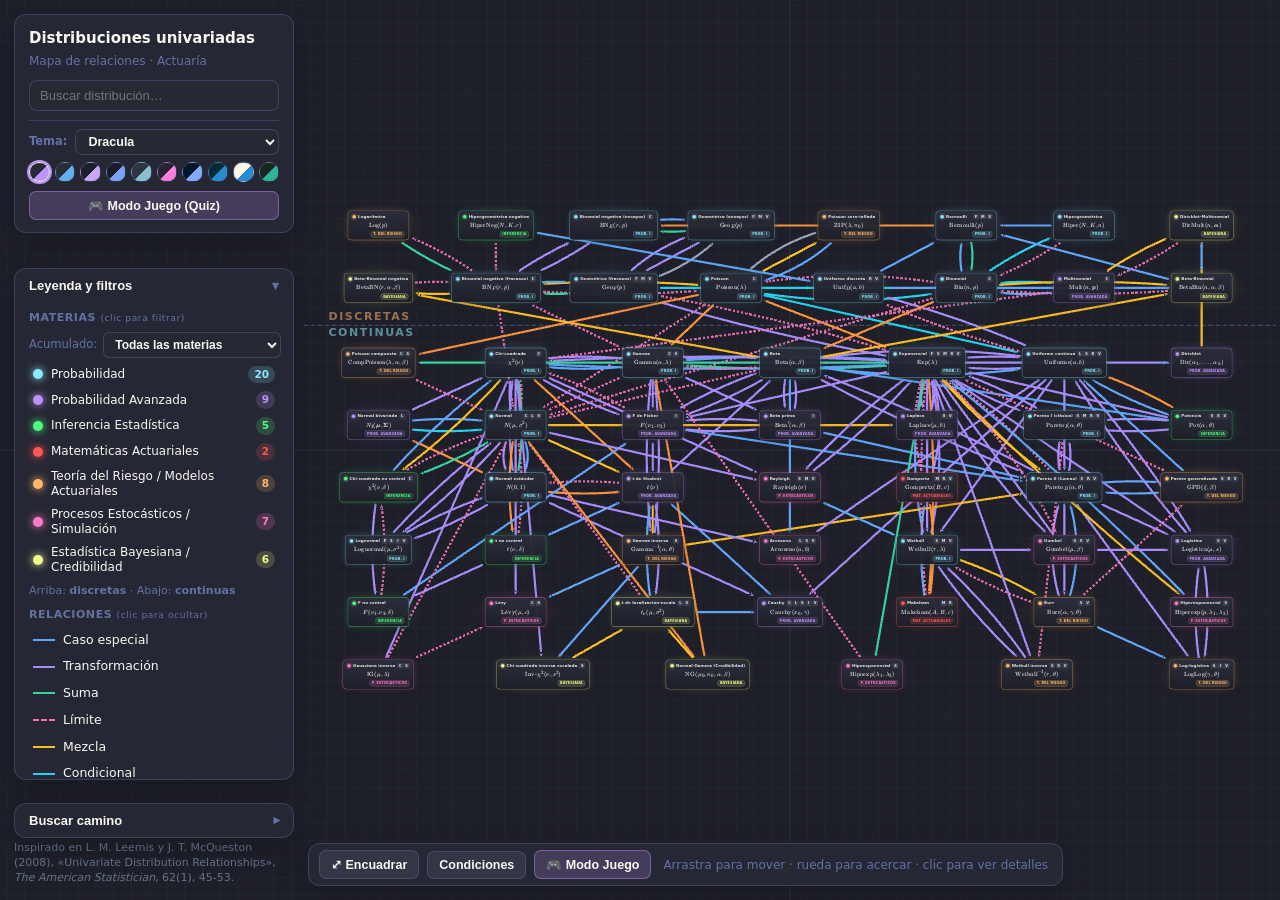
==== commit 47dc79fa: "Actualiza los 10 temas visuales a Dracula, One Dark, Catppuccin, Tokyo Night, Nord, Synthwave 84, Ni" ====
--- a/index.html
+++ b/index.html
@@ -6,7 +6,7 @@
     <title>Relaciones entre distribuciones univariadas</title>
     <meta name="description" content="Mapa interactivo de distribuciones de probabilidad univariadas y sus relaciones, en español, para la licenciatura en Actuaría." />
     <link rel="stylesheet" href="./vendor/katex/katex.min.css" />
-    <link rel="stylesheet" href="./css/estilos.css?v=8" />
+    <link rel="stylesheet" href="./css/estilos.css?v=9" />
     <script type="importmap">
       {
         "imports": {
@@ -89,6 +89,6 @@
       Inspirado en L. M. Leemis y J. T. McQueston (2008), «Univariate Distribution Relationships», <em>The American Statistician</em>, 62(1), 45-53.
     </footer>
 
-    <script type="module" src="./src/main.js?v=8"></script>
+    <script type="module" src="./src/main.js?v=9"></script>
   </body>
 </html>
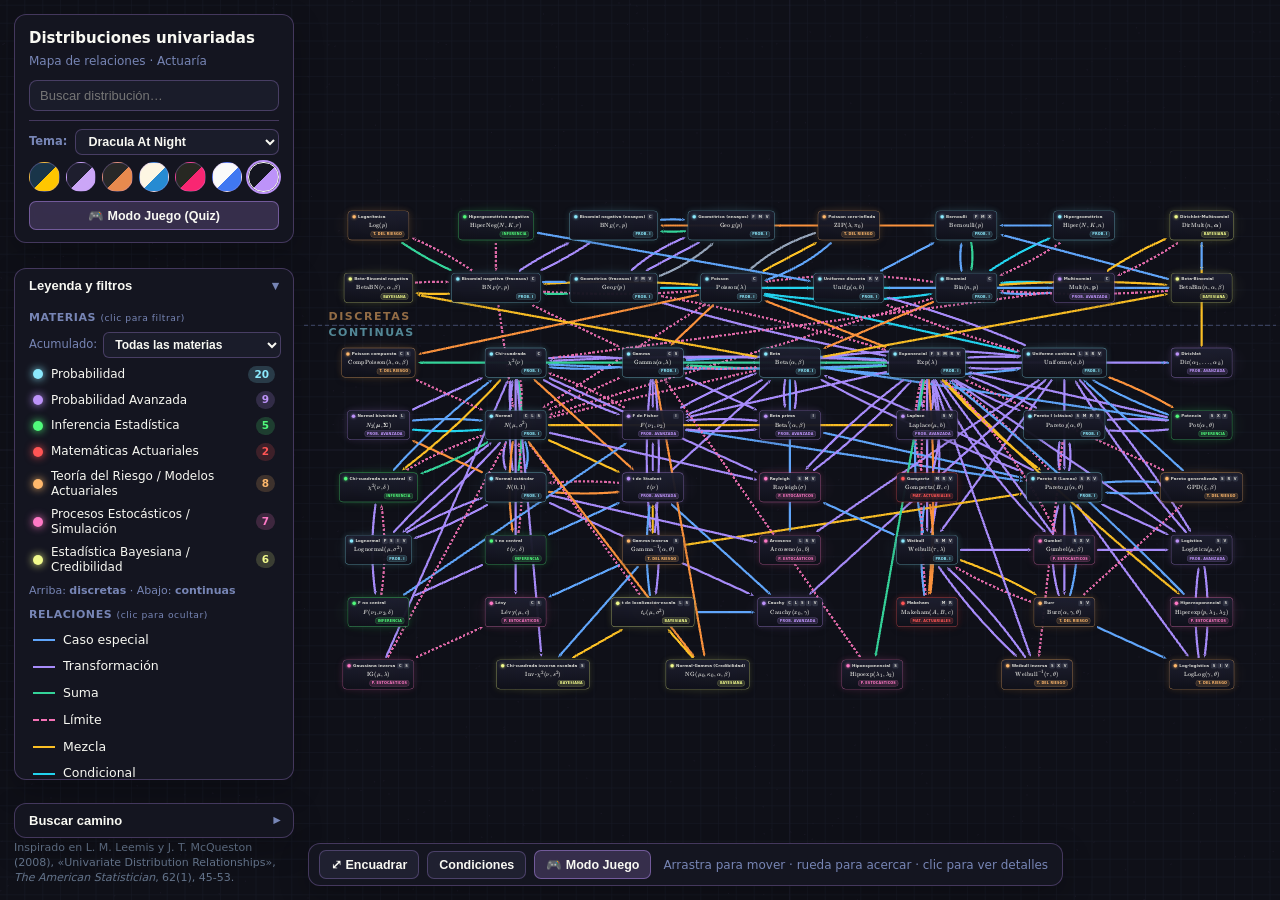
==== commit b1080c63: "Actualiza catálogo de temas a Cobalt2, Catppuccin, Gruvbox Material, Solarized Clear, Monokai, Atom " ====
--- a/index.html
+++ b/index.html
@@ -6,7 +6,7 @@
     <title>Relaciones entre distribuciones univariadas</title>
     <meta name="description" content="Mapa interactivo de distribuciones de probabilidad univariadas y sus relaciones, en español, para la licenciatura en Actuaría." />
     <link rel="stylesheet" href="./vendor/katex/katex.min.css" />
-    <link rel="stylesheet" href="./css/estilos.css?v=9" />
+    <link rel="stylesheet" href="./css/estilos.css?v=10" />
     <script type="importmap">
       {
         "imports": {
@@ -89,6 +89,6 @@
       Inspirado en L. M. Leemis y J. T. McQueston (2008), «Univariate Distribution Relationships», <em>The American Statistician</em>, 62(1), 45-53.
     </footer>
 
-    <script type="module" src="./src/main.js?v=9"></script>
+    <script type="module" src="./src/main.js?v=10"></script>
   </body>
 </html>
--- a/css/estilos.css
+++ b/css/estilos.css
@@ -296,8 +296,8 @@
 
 .selector-temas {
   display: grid;
-  grid-template-columns: repeat(10, 1fr);
-  gap: 5px;
+  grid-template-columns: repeat(7, 1fr);
+  gap: 6px;
 }
 
 .btn-tema {
